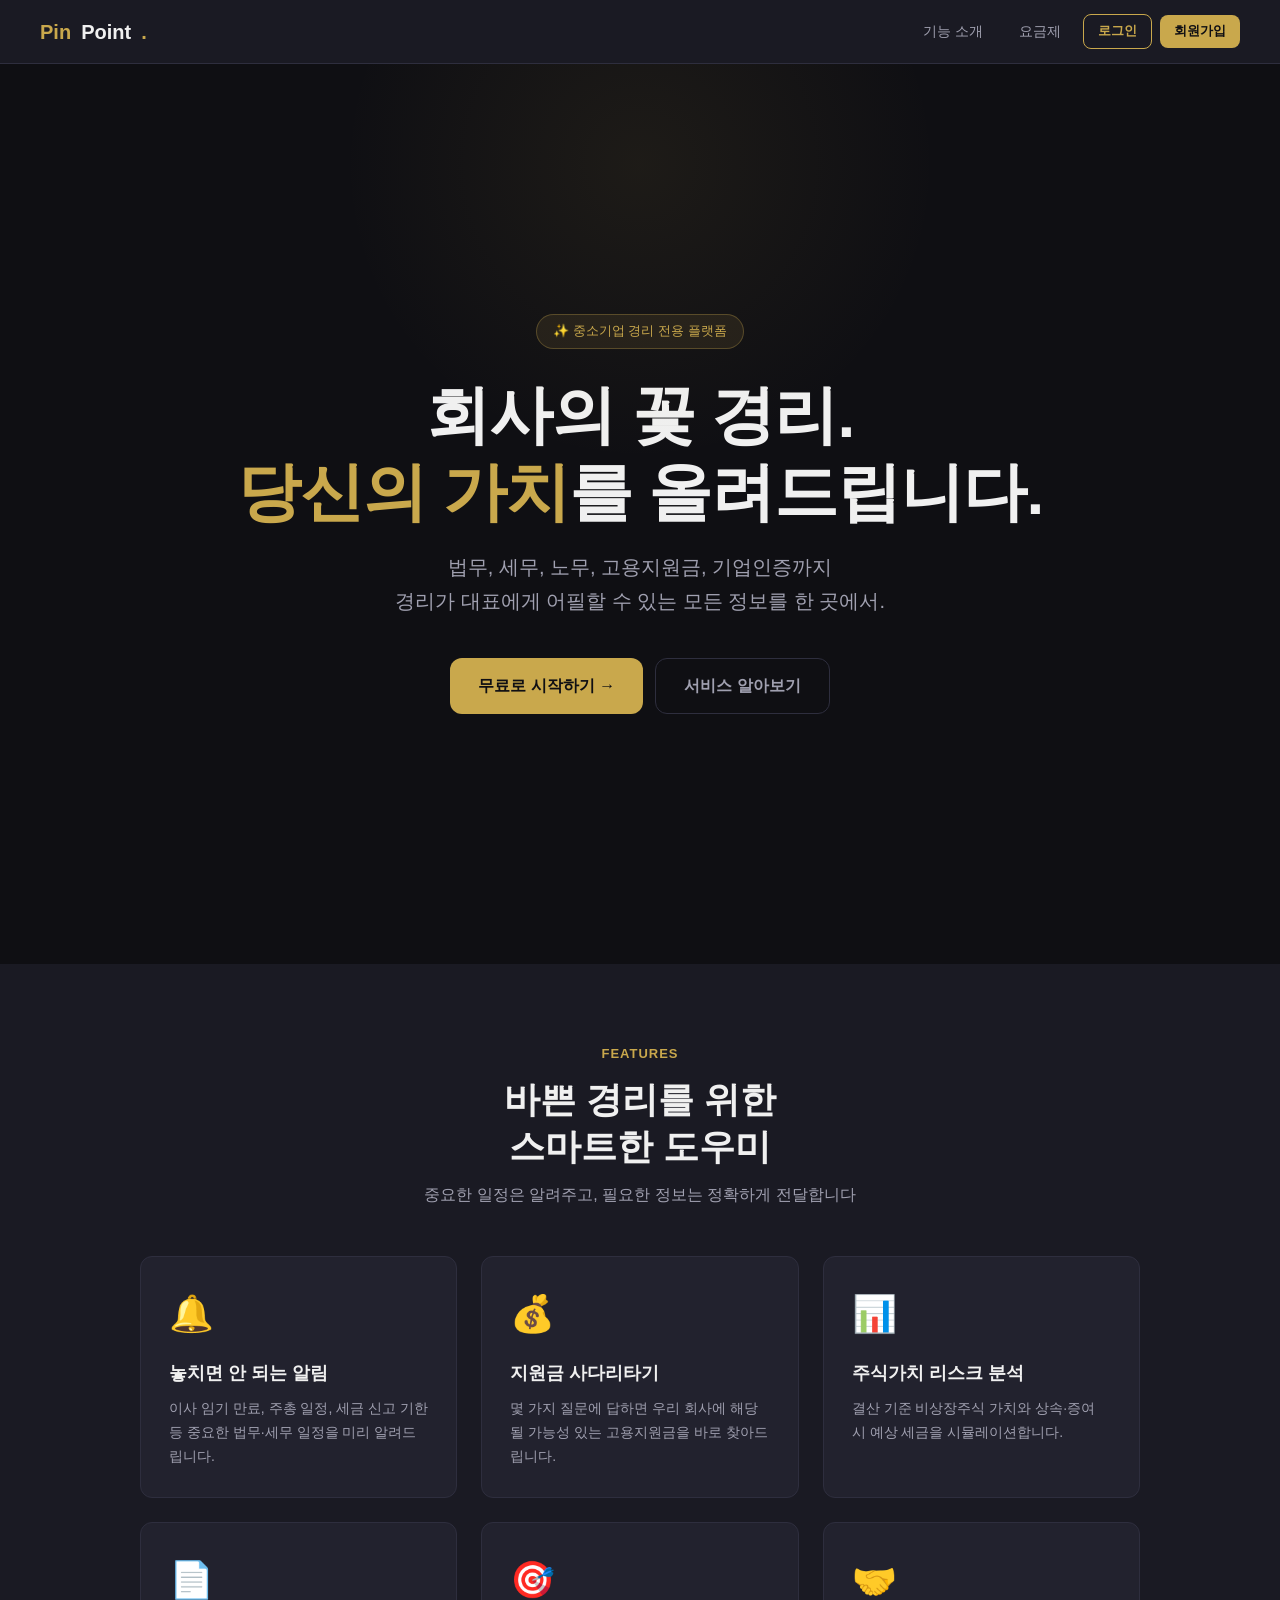
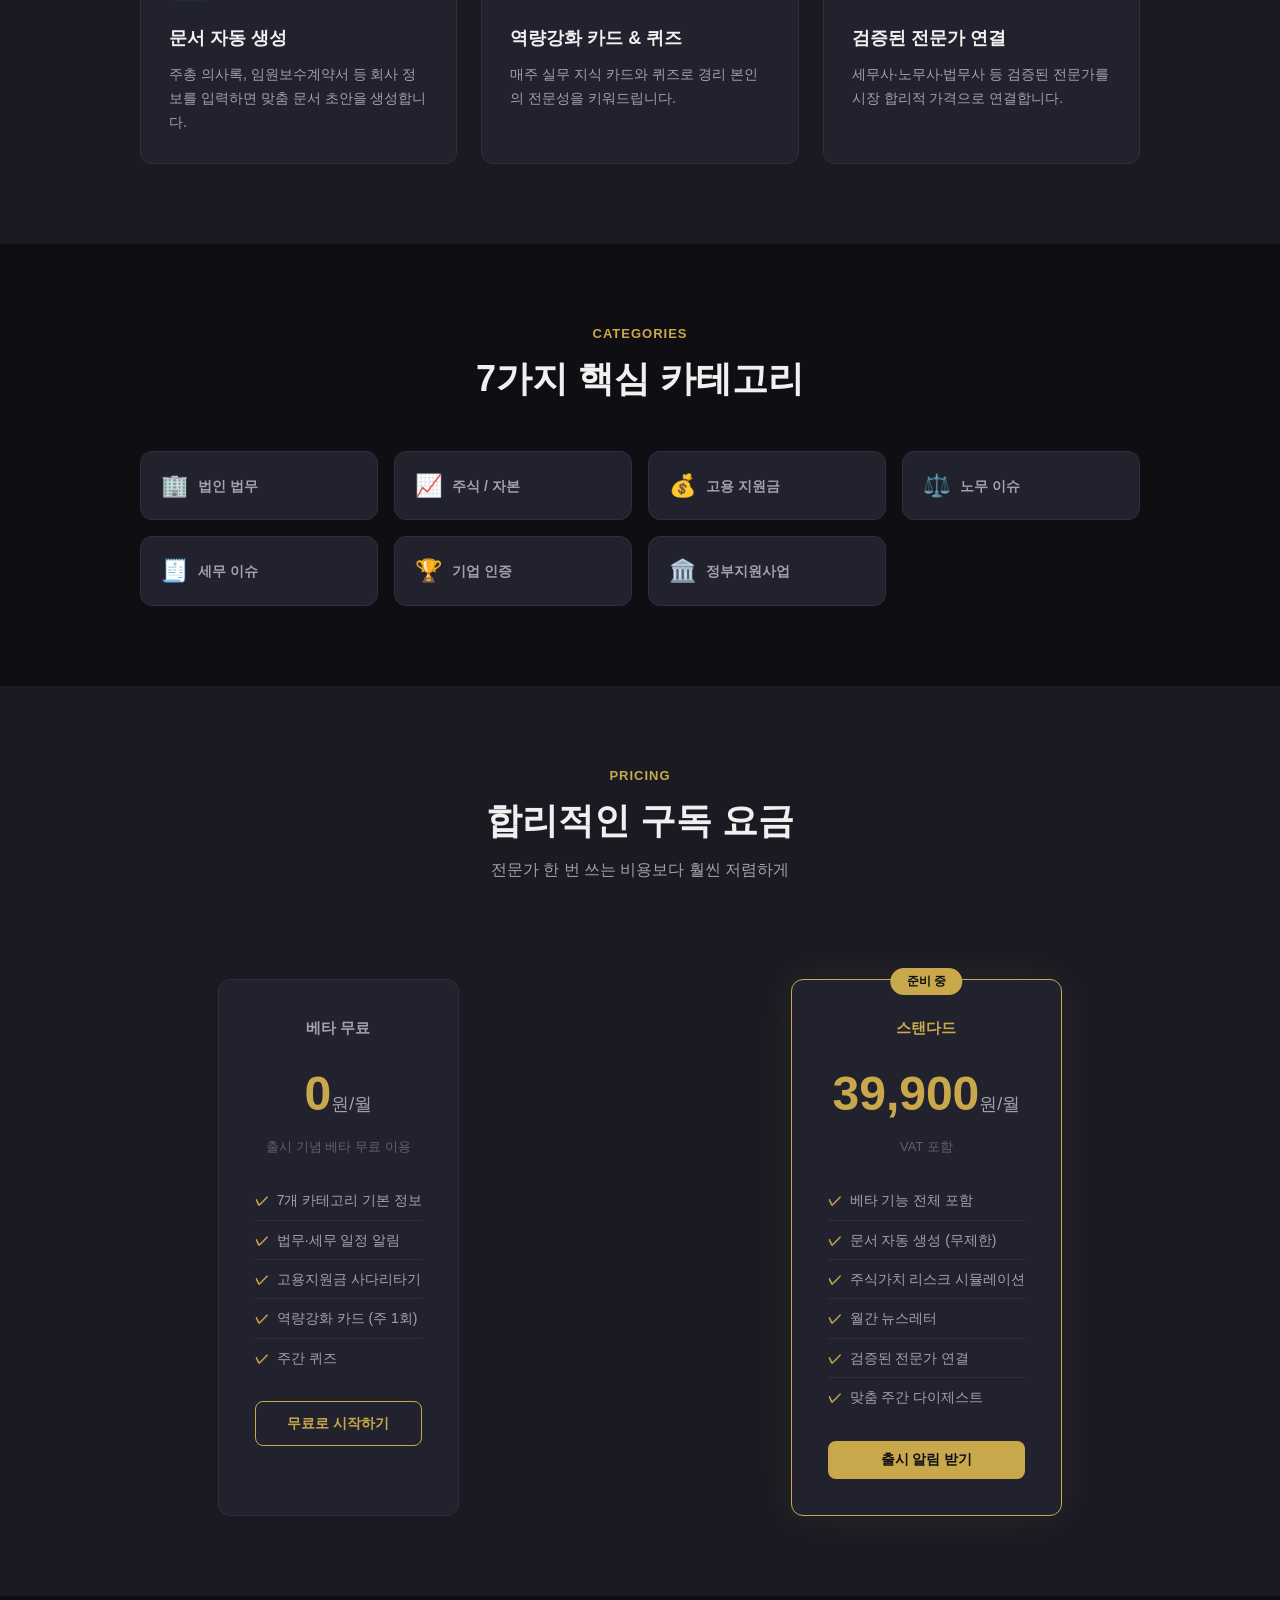
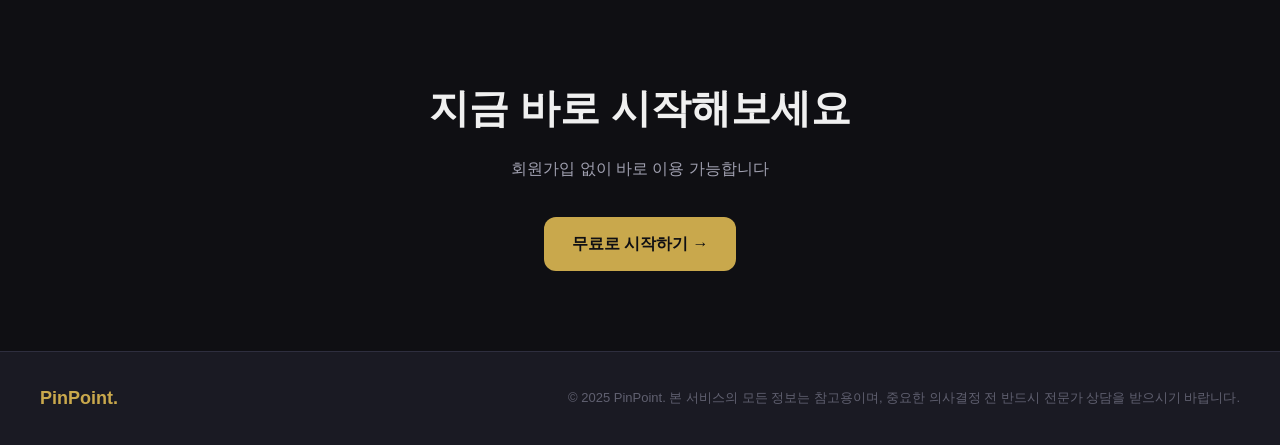
==== index.html @ d2d07e93 "Add files via upload" ====
<!DOCTYPE html>
<html lang="ko">
<head>
  <meta charset="UTF-8">
  <meta name="viewport" content="width=device-width, initial-scale=1.0">
  <title>PinPoint - 경리의 가치를 높여드립니다</title>
  <link rel="stylesheet" href="style.css">
  <style>
    /* 랜딩 전용 스타일 */
    .hero {
      min-height: 100vh;
      display: flex;
      flex-direction: column;
      align-items: center;
      justify-content: center;
      text-align: center;
      padding: 40px 24px;
      position: relative;
      overflow: hidden;
    }
    .hero::before {
      content: '';
      position: absolute;
      top: -200px; left: 50%;
      transform: translateX(-50%);
      width: 600px; height: 600px;
      background: radial-gradient(circle, rgba(201,168,76,0.08) 0%, transparent 70%);
      pointer-events: none;
    }
    .hero-badge {
      display: inline-flex;
      align-items: center;
      gap: 6px;
      padding: 6px 16px;
      background: rgba(201,168,76,0.1);
      border: 1px solid rgba(201,168,76,0.3);
      border-radius: 20px;
      font-size: 13px;
      color: var(--accent-gold);
      margin-bottom: 28px;
    }
    .hero-title {
      font-size: clamp(36px, 6vw, 64px);
      font-weight: 800;
      line-height: 1.2;
      margin-bottom: 20px;
      letter-spacing: -1px;
    }
    .hero-title .highlight {
      color: var(--accent-gold);
      position: relative;
    }
    .hero-subtitle {
      font-size: clamp(16px, 2vw, 20px);
      color: var(--text-secondary);
      max-width: 560px;
      margin: 0 auto 40px;
      line-height: 1.7;
    }
    .hero-actions {
      display: flex;
      gap: 12px;
      justify-content: center;
      flex-wrap: wrap;
    }
    .features {
      padding: 80px 24px;
      background: var(--bg-secondary);
    }
    .features-grid {
      display: grid;
      grid-template-columns: repeat(auto-fit, minmax(280px, 1fr));
      gap: 24px;
      max-width: 1000px;
      margin: 48px auto 0;
    }
    .feature-card {
      background: var(--bg-card);
      border: 1px solid var(--border);
      border-radius: var(--radius);
      padding: 28px;
      transition: all 0.2s;
    }
    .feature-card:hover {
      border-color: rgba(201,168,76,0.3);
      transform: translateY(-4px);
    }
    .feature-icon {
      font-size: 36px;
      margin-bottom: 16px;
    }
    .feature-title {
      font-size: 18px;
      font-weight: 700;
      margin-bottom: 10px;
    }
    .feature-desc {
      font-size: 14px;
      color: var(--text-secondary);
      line-height: 1.7;
    }
    .categories-preview {
      padding: 80px 24px;
    }
    .categories-grid {
      display: grid;
      grid-template-columns: repeat(auto-fit, minmax(200px, 1fr));
      gap: 16px;
      max-width: 1000px;
      margin: 48px auto 0;
    }
    .category-chip {
      display: flex;
      align-items: center;
      gap: 10px;
      padding: 16px 20px;
      background: var(--bg-card);
      border: 1px solid var(--border);
      border-radius: var(--radius);
      font-size: 14px;
      font-weight: 600;
      color: var(--text-secondary);
      transition: all 0.2s;
    }
    .category-chip:hover {
      border-color: rgba(201,168,76,0.4);
      color: var(--text-primary);
      background: var(--bg-card-hover);
    }
    .category-chip .cat-icon { font-size: 22px; }
    .pricing {
      padding: 80px 24px;
      background: var(--bg-secondary);
      text-align: center;
    }
    .pricing-card {
      background: var(--bg-card);
      border: 1px solid var(--border);
      border-radius: var(--radius);
      padding: 36px;
      max-width: 380px;
      margin: 48px auto 0;
      position: relative;
    }
    .pricing-card.featured {
      border-color: var(--accent-gold);
      box-shadow: 0 0 40px rgba(201,168,76,0.1);
    }
    .pricing-badge {
      position: absolute;
      top: -12px; left: 50%;
      transform: translateX(-50%);
      background: var(--accent-gold);
      color: #0f0f13;
      padding: 4px 16px;
      border-radius: 20px;
      font-size: 12px;
      font-weight: 700;
    }
    .pricing-price {
      font-size: 48px;
      font-weight: 800;
      color: var(--accent-gold);
      margin: 16px 0 4px;
    }
    .pricing-price span {
      font-size: 18px;
      color: var(--text-secondary);
      font-weight: 400;
    }
    .pricing-features {
      list-style: none;
      margin: 24px 0;
      text-align: left;
    }
    .pricing-features li {
      padding: 8px 0;
      font-size: 14px;
      color: var(--text-secondary);
      border-bottom: 1px solid var(--border);
      display: flex;
      align-items: center;
      gap: 8px;
    }
    .pricing-features li:last-child { border-bottom: none; }
    .pricing-features li::before { content: '✓'; color: var(--accent-gold); font-weight: 700; }
    .cta {
      padding: 80px 24px;
      text-align: center;
    }
    .footer {
      padding: 32px 40px;
      background: var(--bg-secondary);
      border-top: 1px solid var(--border);
      display: flex;
      align-items: center;
      justify-content: space-between;
    }
    .footer-logo {
      font-size: 18px;
      font-weight: 800;
      color: var(--accent-gold);
    }
    .footer-copy {
      font-size: 13px;
      color: var(--text-muted);
    }
    .section-label {
      text-align: center;
      font-size: 13px;
      color: var(--accent-gold);
      font-weight: 600;
      letter-spacing: 1px;
      text-transform: uppercase;
      margin-bottom: 12px;
    }
    .section-title-lg {
      text-align: center;
      font-size: clamp(24px, 4vw, 36px);
      font-weight: 800;
      line-height: 1.3;
    }
    .section-desc {
      text-align: center;
      font-size: 16px;
      color: var(--text-secondary);
      margin-top: 12px;
    }
  </style>
</head>
<body>

<!-- 네비게이션 -->
<nav class="navbar">
  <a href="index.html" class="navbar-logo">Pin<span>Point</span><span class="dot">.</span></a>
  <div class="navbar-nav">
    <a href="#features" class="nav-link">기능 소개</a>
    <a href="#pricing" class="nav-link">요금제</a>
    <a href="login.html" class="btn btn-outline btn-sm">로그인</a>
    <a href="login.html" class="btn btn-primary btn-sm">회원가입</a>
  </div>
</nav>

<!-- 히어로 -->
<section class="hero">
  <div class="hero-badge">✨ 중소기업 경리 전용 플랫폼</div>
  <h1 class="hero-title">
    회사의 꽃 경리.<br>
    <span class="highlight">당신의 가치</span>를 올려드립니다.
  </h1>
  <p class="hero-subtitle">
    법무, 세무, 노무, 고용지원금, 기업인증까지<br>
    경리가 대표에게 어필할 수 있는 모든 정보를 한 곳에서.
  </p>
  <div class="hero-actions">
    <a href="login.html" class="btn btn-primary btn-lg">무료로 시작하기 →</a>
    <a href="#features" class="btn btn-ghost btn-lg">서비스 알아보기</a>
  </div>
</section>

<!-- 핵심 기능 -->
<section class="features" id="features">
  <div class="container">
    <div class="section-label">FEATURES</div>
    <h2 class="section-title-lg">바쁜 경리를 위한<br>스마트한 도우미</h2>
    <p class="section-desc">중요한 일정은 알려주고, 필요한 정보는 정확하게 전달합니다</p>
    <div class="features-grid">
      <div class="feature-card">
        <div class="feature-icon">🔔</div>
        <div class="feature-title">놓치면 안 되는 알림</div>
        <div class="feature-desc">이사 임기 만료, 주총 일정, 세금 신고 기한 등 중요한 법무·세무 일정을 미리 알려드립니다.</div>
      </div>
      <div class="feature-card">
        <div class="feature-icon">💰</div>
        <div class="feature-title">지원금 사다리타기</div>
        <div class="feature-desc">몇 가지 질문에 답하면 우리 회사에 해당될 가능성 있는 고용지원금을 바로 찾아드립니다.</div>
      </div>
      <div class="feature-card">
        <div class="feature-icon">📊</div>
        <div class="feature-title">주식가치 리스크 분석</div>
        <div class="feature-desc">결산 기준 비상장주식 가치와 상속·증여 시 예상 세금을 시뮬레이션합니다.</div>
      </div>
      <div class="feature-card">
        <div class="feature-icon">📄</div>
        <div class="feature-title">문서 자동 생성</div>
        <div class="feature-desc">주총 의사록, 임원보수계약서 등 회사 정보를 입력하면 맞춤 문서 초안을 생성합니다.</div>
      </div>
      <div class="feature-card">
        <div class="feature-icon">🎯</div>
        <div class="feature-title">역량강화 카드 & 퀴즈</div>
        <div class="feature-desc">매주 실무 지식 카드와 퀴즈로 경리 본인의 전문성을 키워드립니다.</div>
      </div>
      <div class="feature-card">
        <div class="feature-icon">🤝</div>
        <div class="feature-title">검증된 전문가 연결</div>
        <div class="feature-desc">세무사·노무사·법무사 등 검증된 전문가를 시장 합리적 가격으로 연결합니다.</div>
      </div>
    </div>
  </div>
</section>

<!-- 카테고리 미리보기 -->
<section class="categories-preview">
  <div class="container">
    <div class="section-label">CATEGORIES</div>
    <h2 class="section-title-lg">7가지 핵심 카테고리</h2>
    <div class="categories-grid">
      <div class="category-chip"><span class="cat-icon">🏢</span> 법인 법무</div>
      <div class="category-chip"><span class="cat-icon">📈</span> 주식 / 자본</div>
      <div class="category-chip"><span class="cat-icon">💰</span> 고용 지원금</div>
      <div class="category-chip"><span class="cat-icon">⚖️</span> 노무 이슈</div>
      <div class="category-chip"><span class="cat-icon">🧾</span> 세무 이슈</div>
      <div class="category-chip"><span class="cat-icon">🏆</span> 기업 인증</div>
      <div class="category-chip"><span class="cat-icon">🏛️</span> 정부지원사업</div>
    </div>
  </div>
</section>

<!-- 요금제 -->
<section class="pricing" id="pricing">
  <div class="container">
    <div class="section-label">PRICING</div>
    <h2 class="section-title-lg">합리적인 구독 요금</h2>
    <p class="section-desc">전문가 한 번 쓰는 비용보다 훨씬 저렴하게</p>
    <div style="display:flex; gap:24px; justify-content:center; flex-wrap:wrap; margin-top:48px;">
      <div class="pricing-card">
        <div style="font-size:15px; font-weight:700; color:var(--text-secondary); margin-bottom:8px;">베타 무료</div>
        <div class="pricing-price">0<span>원/월</span></div>
        <div style="font-size:13px; color:var(--text-muted); margin-bottom:24px;">출시 기념 베타 무료 이용</div>
        <ul class="pricing-features">
          <li>7개 카테고리 기본 정보</li>
          <li>법무·세무 일정 알림</li>
          <li>고용지원금 사다리타기</li>
          <li>역량강화 카드 (주 1회)</li>
          <li>주간 퀴즈</li>
        </ul>
        <a href="dashboard.html" class="btn btn-outline" style="width:100%; justify-content:center;">무료로 시작하기</a>
      </div>
      <div class="pricing-card featured">
        <div class="pricing-badge">준비 중</div>
        <div style="font-size:15px; font-weight:700; color:var(--accent-gold); margin-bottom:8px;">스탠다드</div>
        <div class="pricing-price">39,900<span>원/월</span></div>
        <div style="font-size:13px; color:var(--text-muted); margin-bottom:24px;">VAT 포함</div>
        <ul class="pricing-features">
          <li>베타 기능 전체 포함</li>
          <li>문서 자동 생성 (무제한)</li>
          <li>주식가치 리스크 시뮬레이션</li>
          <li>월간 뉴스레터</li>
          <li>검증된 전문가 연결</li>
          <li>맞춤 주간 다이제스트</li>
        </ul>
        <button class="btn btn-primary" style="width:100%; justify-content:center;" disabled>출시 알림 받기</button>
      </div>
    </div>
  </div>
</section>

<!-- CTA -->
<section class="cta">
  <div class="container">
    <h2 style="font-size:clamp(24px,4vw,40px); font-weight:800; margin-bottom:16px;">지금 바로 시작해보세요</h2>
    <p style="color:var(--text-secondary); font-size:16px; margin-bottom:36px;">회원가입 없이 바로 이용 가능합니다</p>
    <a href="dashboard.html" class="btn btn-primary btn-lg">무료로 시작하기 →</a>
  </div>
</section>

<!-- 푸터 -->
<footer class="footer">
  <div class="footer-logo">PinPoint.</div>
  <div class="footer-copy">© 2025 PinPoint. 본 서비스의 모든 정보는 참고용이며, 중요한 의사결정 전 반드시 전문가 상담을 받으시기 바랍니다.</div>
</footer>

<script src="app.js"></script>
</body>
</html>
---- style.css ----
/* PinPoint - 공통 스타일 */

:root {
  --bg-primary: #0f0f13;
  --bg-secondary: #1a1a23;
  --bg-card: #22222e;
  --bg-card-hover: #2a2a38;
  --accent-gold: #c9a84c;
  --accent-gold-light: #e8c97a;
  --accent-blue: #4a6fa5;
  --accent-blue-light: #6b8fc7;
  --text-primary: #f0f0f0;
  --text-secondary: #a0a0b0;
  --text-muted: #606070;
  --border: #2e2e3e;
  --border-accent: #3e3e50;
  --success: #4caf82;
  --warning: #e8a44a;
  --danger: #e85a4a;
  --radius: 12px;
  --radius-sm: 8px;
  --shadow: 0 4px 24px rgba(0,0,0,0.4);
  --shadow-card: 0 2px 12px rgba(0,0,0,0.3);
}

* {
  margin: 0;
  padding: 0;
  box-sizing: border-box;
}

body {
  font-family: 'Pretendard', 'Apple SD Gothic Neo', 'Noto Sans KR', sans-serif;
  background: var(--bg-primary);
  color: var(--text-primary);
  line-height: 1.6;
  min-height: 100vh;
}

a {
  color: var(--accent-gold);
  text-decoration: none;
}

a:hover {
  color: var(--accent-gold-light);
}

/* ===== 버튼 ===== */
.btn {
  display: inline-flex;
  align-items: center;
  gap: 8px;
  padding: 10px 20px;
  border-radius: var(--radius-sm);
  font-size: 14px;
  font-weight: 600;
  cursor: pointer;
  border: none;
  transition: all 0.2s;
  text-decoration: none;
}

.btn-primary {
  background: var(--accent-gold);
  color: #0f0f13;
}
.btn-primary:hover {
  background: var(--accent-gold-light);
  color: #0f0f13;
  transform: translateY(-1px);
}

.btn-outline {
  background: transparent;
  color: var(--accent-gold);
  border: 1px solid var(--accent-gold);
}
.btn-outline:hover {
  background: rgba(201,168,76,0.1);
}

.btn-ghost {
  background: transparent;
  color: var(--text-secondary);
  border: 1px solid var(--border);
}
.btn-ghost:hover {
  background: var(--bg-card-hover);
  color: var(--text-primary);
}

.btn-sm {
  padding: 6px 14px;
  font-size: 13px;
}

.btn-lg {
  padding: 14px 28px;
  font-size: 16px;
  border-radius: var(--radius);
}

/* ===== 네비게이션 ===== */
.navbar {
  display: flex;
  align-items: center;
  justify-content: space-between;
  padding: 0 40px;
  height: 64px;
  background: var(--bg-secondary);
  border-bottom: 1px solid var(--border);
  position: sticky;
  top: 0;
  z-index: 100;
}

.navbar-logo {
  display: flex;
  align-items: center;
  gap: 10px;
  font-size: 20px;
  font-weight: 800;
  color: var(--accent-gold);
  text-decoration: none;
}

.navbar-logo span {
  color: var(--text-primary);
}

.navbar-logo .dot {
  color: var(--accent-gold);
}

.navbar-nav {
  display: flex;
  align-items: center;
  gap: 8px;
}

.nav-link {
  color: var(--text-secondary);
  padding: 6px 14px;
  border-radius: var(--radius-sm);
  font-size: 14px;
  transition: all 0.2s;
}
.nav-link:hover, .nav-link.active {
  color: var(--text-primary);
  background: var(--bg-card);
}

/* ===== 카드 ===== */
.card {
  background: var(--bg-card);
  border: 1px solid var(--border);
  border-radius: var(--radius);
  padding: 24px;
  transition: all 0.2s;
}
.card:hover {
  border-color: var(--border-accent);
  box-shadow: var(--shadow-card);
}
.card-clickable {
  cursor: pointer;
}
.card-clickable:hover {
  background: var(--bg-card-hover);
  transform: translateY(-2px);
  box-shadow: var(--shadow);
}

/* ===== 배지 ===== */
.badge {
  display: inline-flex;
  align-items: center;
  padding: 3px 10px;
  border-radius: 20px;
  font-size: 11px;
  font-weight: 600;
  letter-spacing: 0.3px;
}
.badge-gold {
  background: rgba(201,168,76,0.15);
  color: var(--accent-gold);
  border: 1px solid rgba(201,168,76,0.3);
}
.badge-success {
  background: rgba(76,175,130,0.15);
  color: var(--success);
  border: 1px solid rgba(76,175,130,0.3);
}
.badge-warning {
  background: rgba(232,164,74,0.15);
  color: var(--warning);
  border: 1px solid rgba(232,164,74,0.3);
}
.badge-danger {
  background: rgba(232,90,74,0.15);
  color: var(--danger);
  border: 1px solid rgba(232,90,74,0.3);
}
.badge-muted {
  background: rgba(96,96,112,0.2);
  color: var(--text-muted);
  border: 1px solid var(--border);
}

/* ===== 알림 도트 ===== */
.alert-dot {
  width: 8px;
  height: 8px;
  border-radius: 50%;
  display: inline-block;
}
.alert-dot.red { background: var(--danger); }
.alert-dot.yellow { background: var(--warning); }
.alert-dot.green { background: var(--success); }
.alert-dot.blue { background: var(--accent-blue-light); }

/* ===== 레이아웃 ===== */
.container {
  max-width: 1200px;
  margin: 0 auto;
  padding: 0 24px;
}

.page-content {
  padding: 32px 40px;
  max-width: 1200px;
  margin: 0 auto;
}

/* ===== 섹션 헤더 ===== */
.section-header {
  display: flex;
  align-items: center;
  justify-content: space-between;
  margin-bottom: 20px;
}
.section-title {
  font-size: 18px;
  font-weight: 700;
  color: var(--text-primary);
}
.section-sub {
  font-size: 13px;
  color: var(--text-muted);
  margin-top: 4px;
}

/* ===== 구분선 ===== */
.divider {
  height: 1px;
  background: var(--border);
  margin: 24px 0;
}

/* ===== 태그 ===== */
.tag {
  display: inline-flex;
  align-items: center;
  gap: 4px;
  padding: 4px 10px;
  background: var(--bg-secondary);
  border: 1px solid var(--border);
  border-radius: 20px;
  font-size: 12px;
  color: var(--text-secondary);
}

/* ===== 면책 고지 ===== */
.disclaimer {
  font-size: 12px;
  color: var(--text-muted);
  background: rgba(96,96,112,0.1);
  border: 1px solid var(--border);
  border-radius: var(--radius-sm);
  padding: 10px 14px;
  margin-top: 16px;
}
.disclaimer::before {
  content: "⚠️ ";
}

/* ===== 빈 상태 ===== */
.empty-state {
  text-align: center;
  padding: 48px 24px;
  color: var(--text-muted);
}
.empty-state .icon {
  font-size: 40px;
  margin-bottom: 12px;
}
.empty-state p {
  font-size: 14px;
}

/* ===== 모달 ===== */
.modal-overlay {
  position: fixed;
  inset: 0;
  background: rgba(0,0,0,0.7);
  display: flex;
  align-items: center;
  justify-content: center;
  z-index: 1000;
  padding: 24px;
}
.modal {
  background: var(--bg-secondary);
  border: 1px solid var(--border-accent);
  border-radius: var(--radius);
  padding: 32px;
  width: 100%;
  max-width: 520px;
  max-height: 90vh;
  overflow-y: auto;
  box-shadow: var(--shadow);
}
.modal-header {
  display: flex;
  align-items: center;
  justify-content: space-between;
  margin-bottom: 24px;
}
.modal-title {
  font-size: 18px;
  font-weight: 700;
}
.modal-close {
  background: none;
  border: none;
  color: var(--text-muted);
  font-size: 20px;
  cursor: pointer;
  padding: 4px;
  line-height: 1;
}
.modal-close:hover { color: var(--text-primary); }

/* ===== 폼 ===== */
.form-group {
  margin-bottom: 18px;
}
.form-label {
  display: block;
  font-size: 13px;
  font-weight: 600;
  color: var(--text-secondary);
  margin-bottom: 6px;
}
.form-input, .form-select {
  width: 100%;
  padding: 10px 14px;
  background: var(--bg-card);
  border: 1px solid var(--border);
  border-radius: var(--radius-sm);
  color: var(--text-primary);
  font-size: 14px;
  transition: border-color 0.2s;
  outline: none;
}
.form-input:focus, .form-select:focus {
  border-color: var(--accent-gold);
}
.form-select option {
  background: var(--bg-card);
}

/* ===== 토스트 ===== */
#toast-container {
  position: fixed;
  bottom: 24px;
  right: 24px;
  z-index: 9999;
  display: flex;
  flex-direction: column;
  gap: 8px;
}
.toast {
  padding: 12px 18px;
  background: var(--bg-card);
  border: 1px solid var(--border-accent);
  border-radius: var(--radius-sm);
  font-size: 13px;
  color: var(--text-primary);
  box-shadow: var(--shadow);
  animation: slideIn 0.3s ease;
  display: flex;
  align-items: center;
  gap: 8px;
}
.toast.success { border-left: 3px solid var(--success); }
.toast.error { border-left: 3px solid var(--danger); }
.toast.info { border-left: 3px solid var(--accent-gold); }

@keyframes slideIn {
  from { transform: translateX(100%); opacity: 0; }
  to { transform: translateX(0); opacity: 1; }
}

/* ===== 반응형 ===== */
@media (max-width: 768px) {
  .navbar { padding: 0 16px; }
  .page-content { padding: 20px 16px; }
  .navbar-nav .nav-link span { display: none; }
}
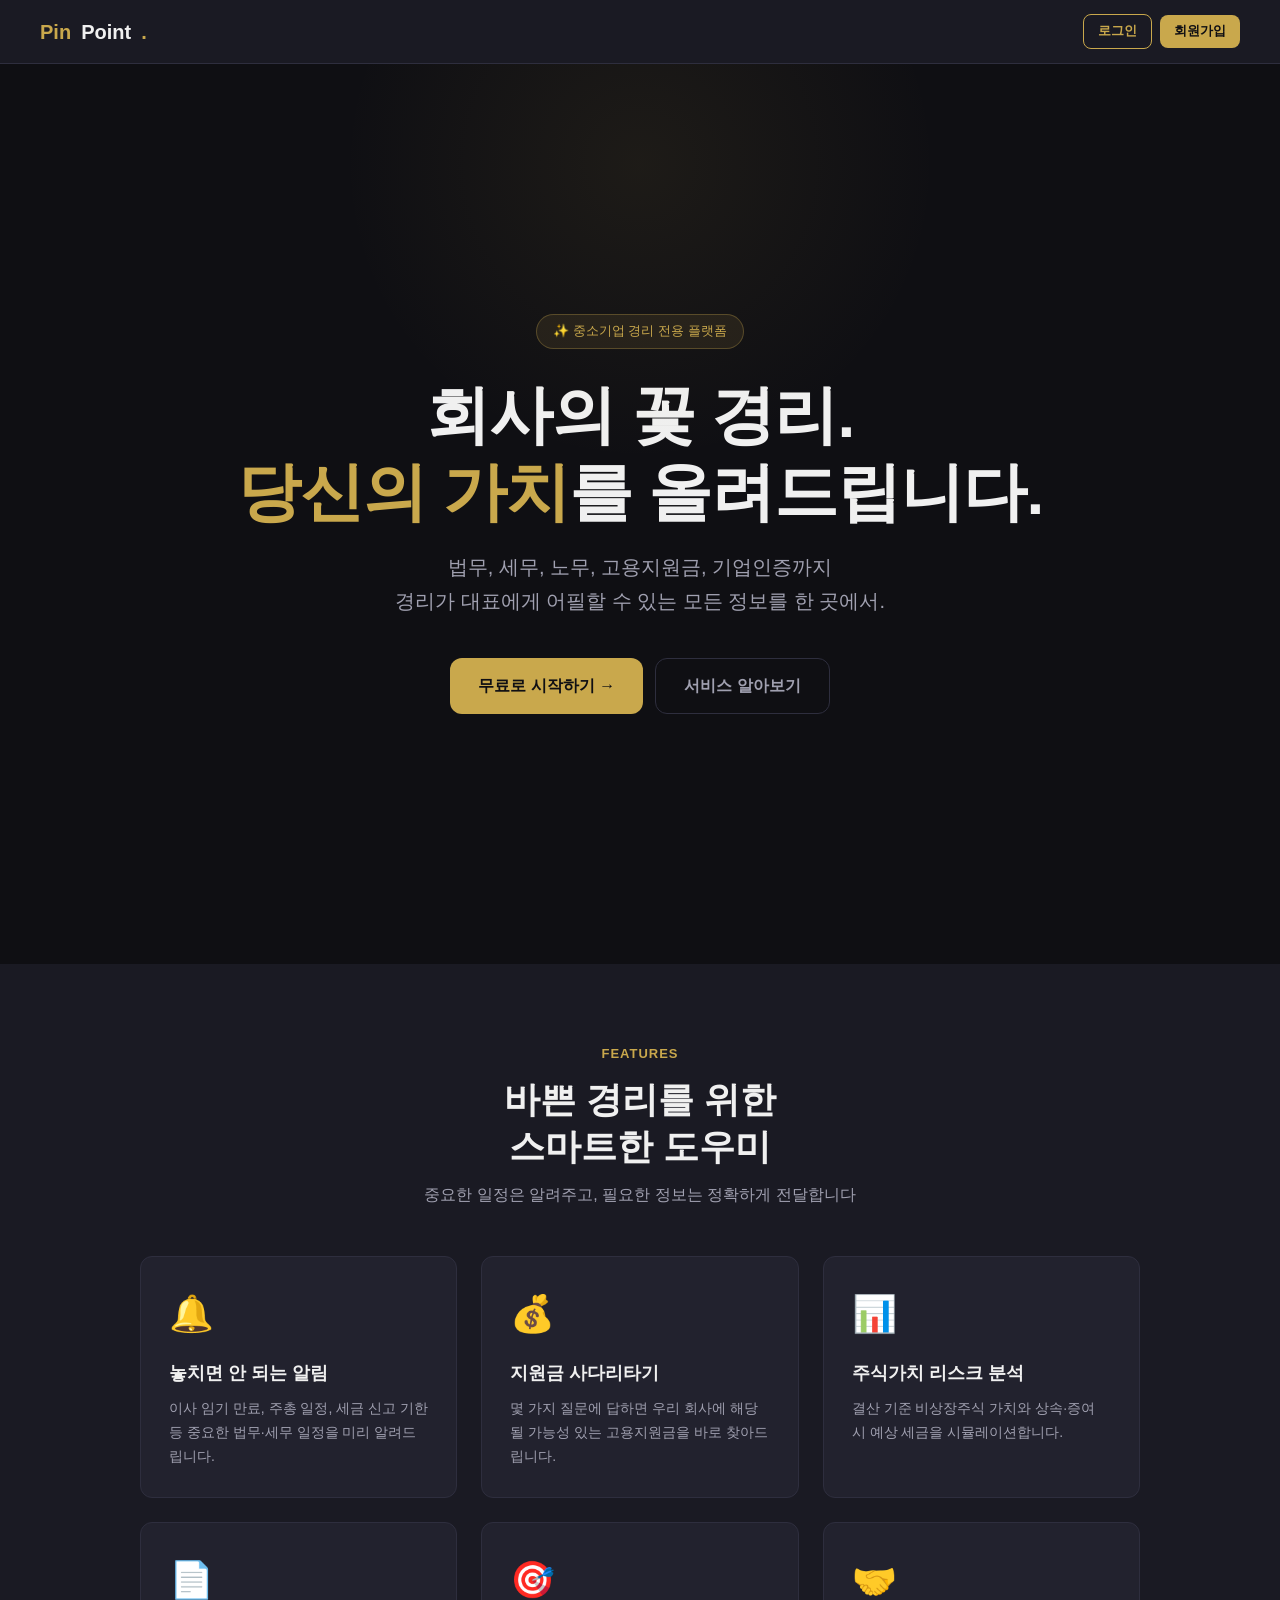
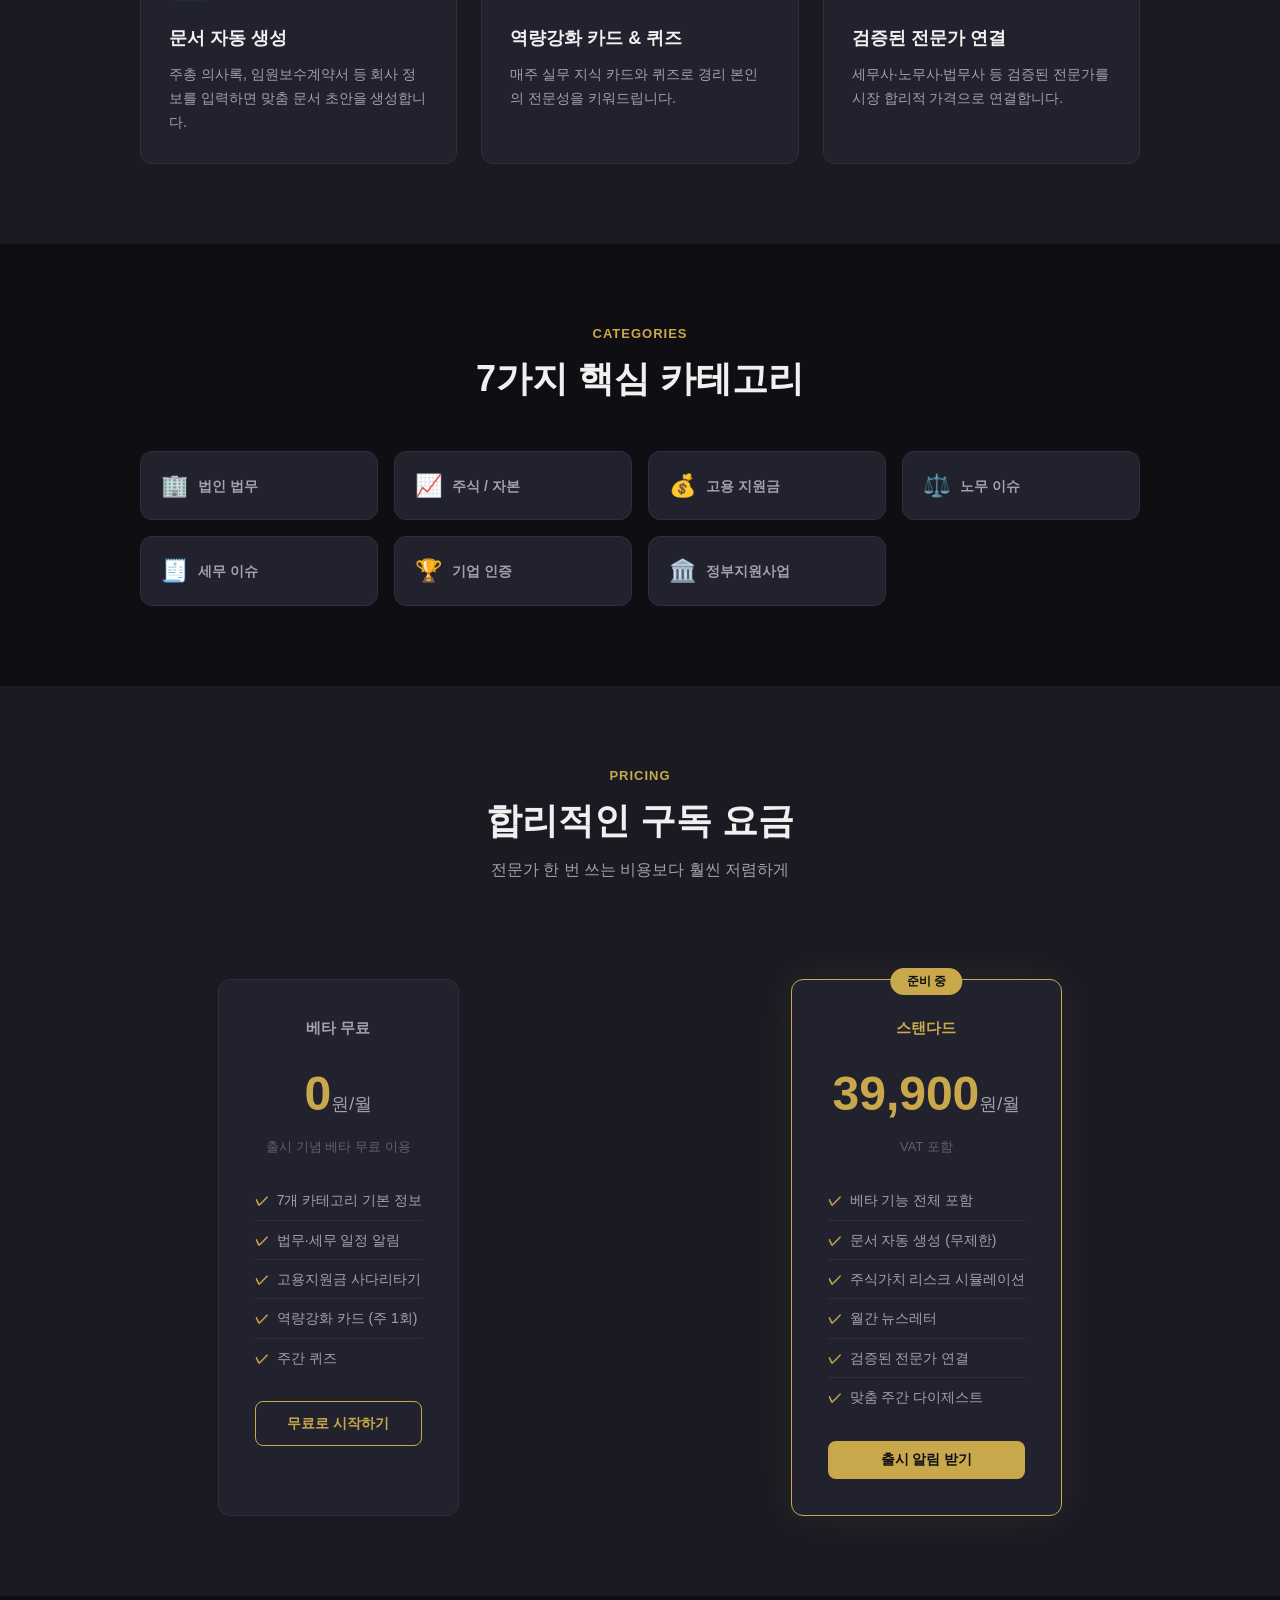
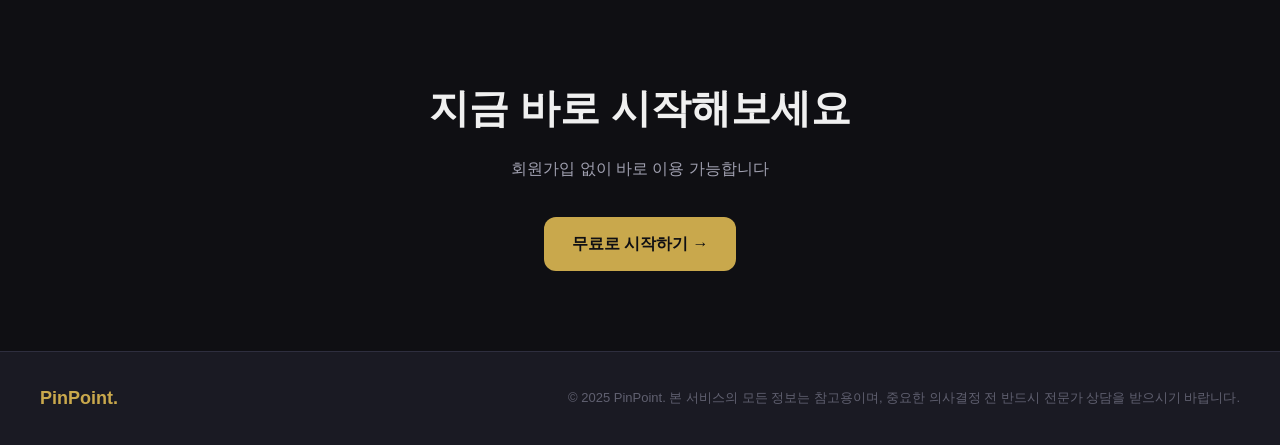
==== commit e44e9b99: "Add files via upload" ====
--- a/index.html
+++ b/index.html
@@ -234,8 +234,6 @@
 <nav class="navbar">
   <a href="index.html" class="navbar-logo">Pin<span>Point</span><span class="dot">.</span></a>
   <div class="navbar-nav">
-    <a href="#features" class="nav-link">기능 소개</a>
-    <a href="#pricing" class="nav-link">요금제</a>
     <a href="login.html" class="btn btn-outline btn-sm">로그인</a>
     <a href="login.html" class="btn btn-primary btn-sm">회원가입</a>
   </div>
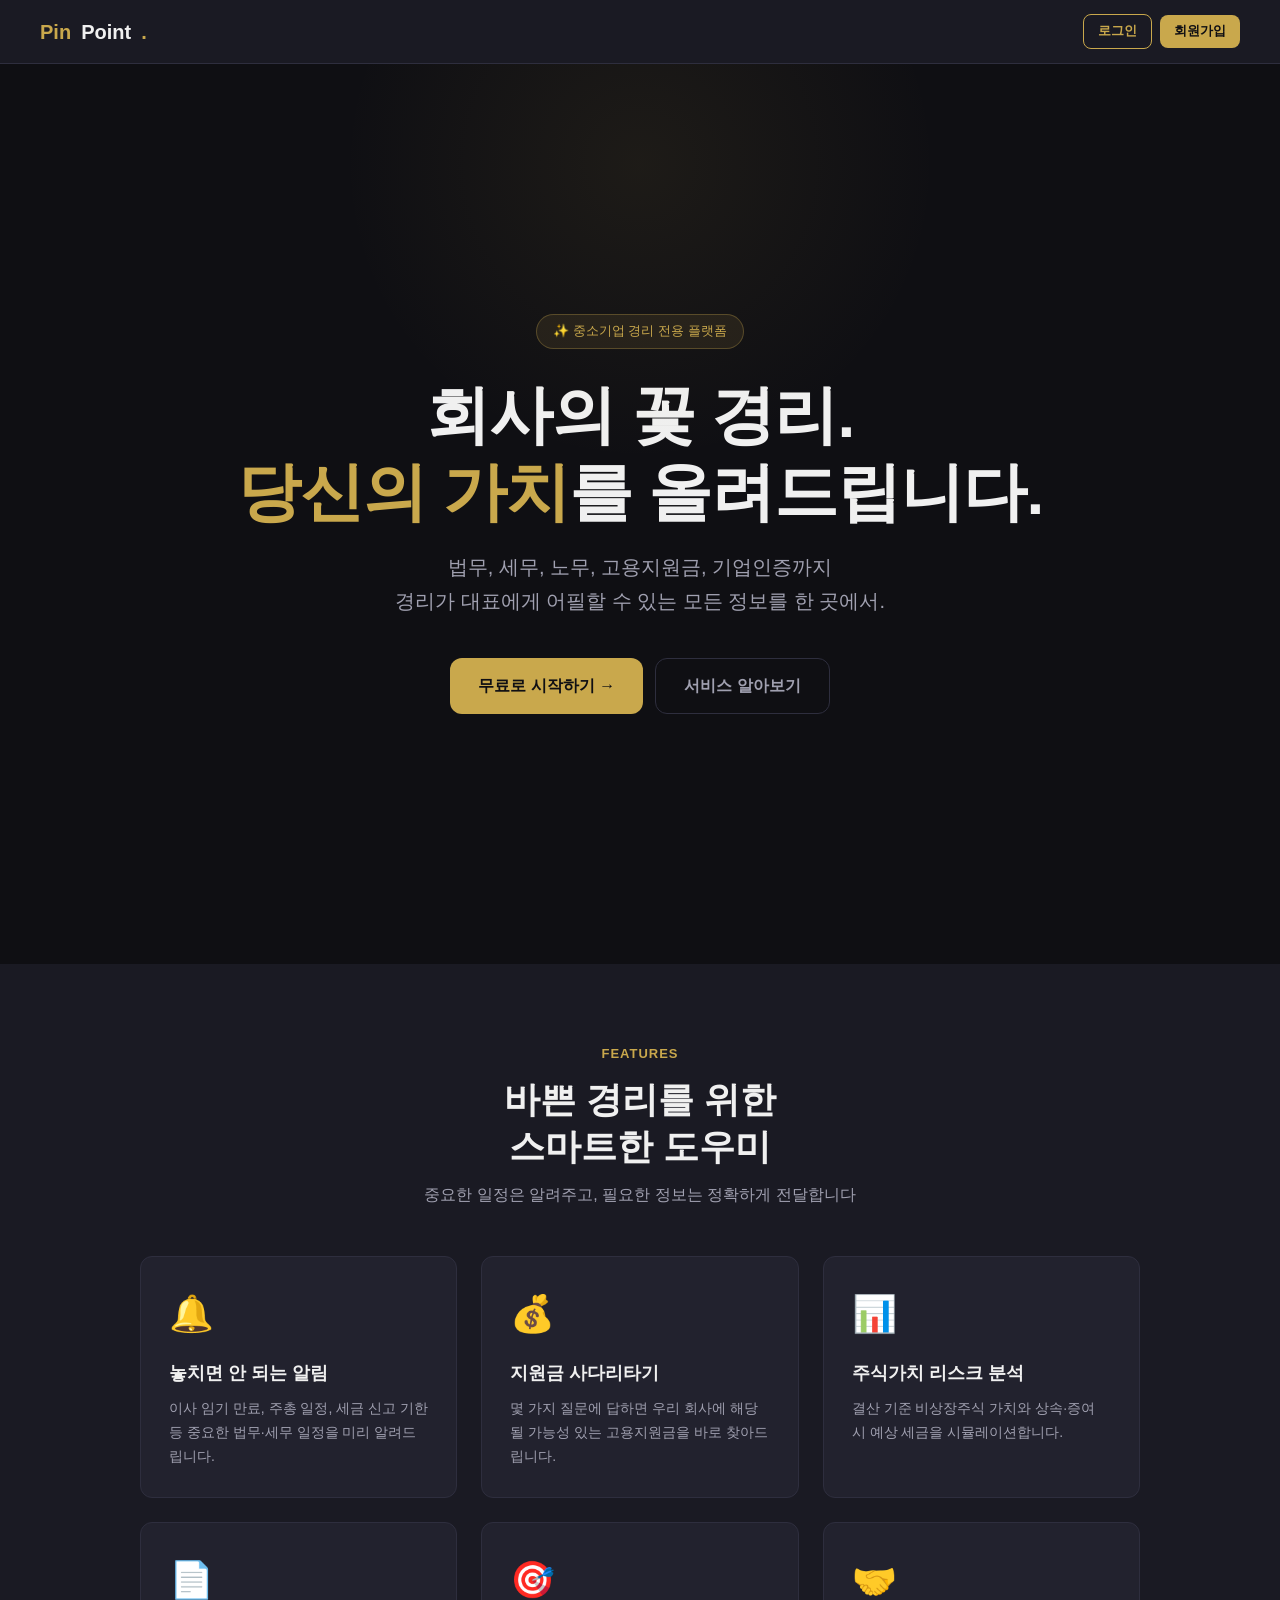
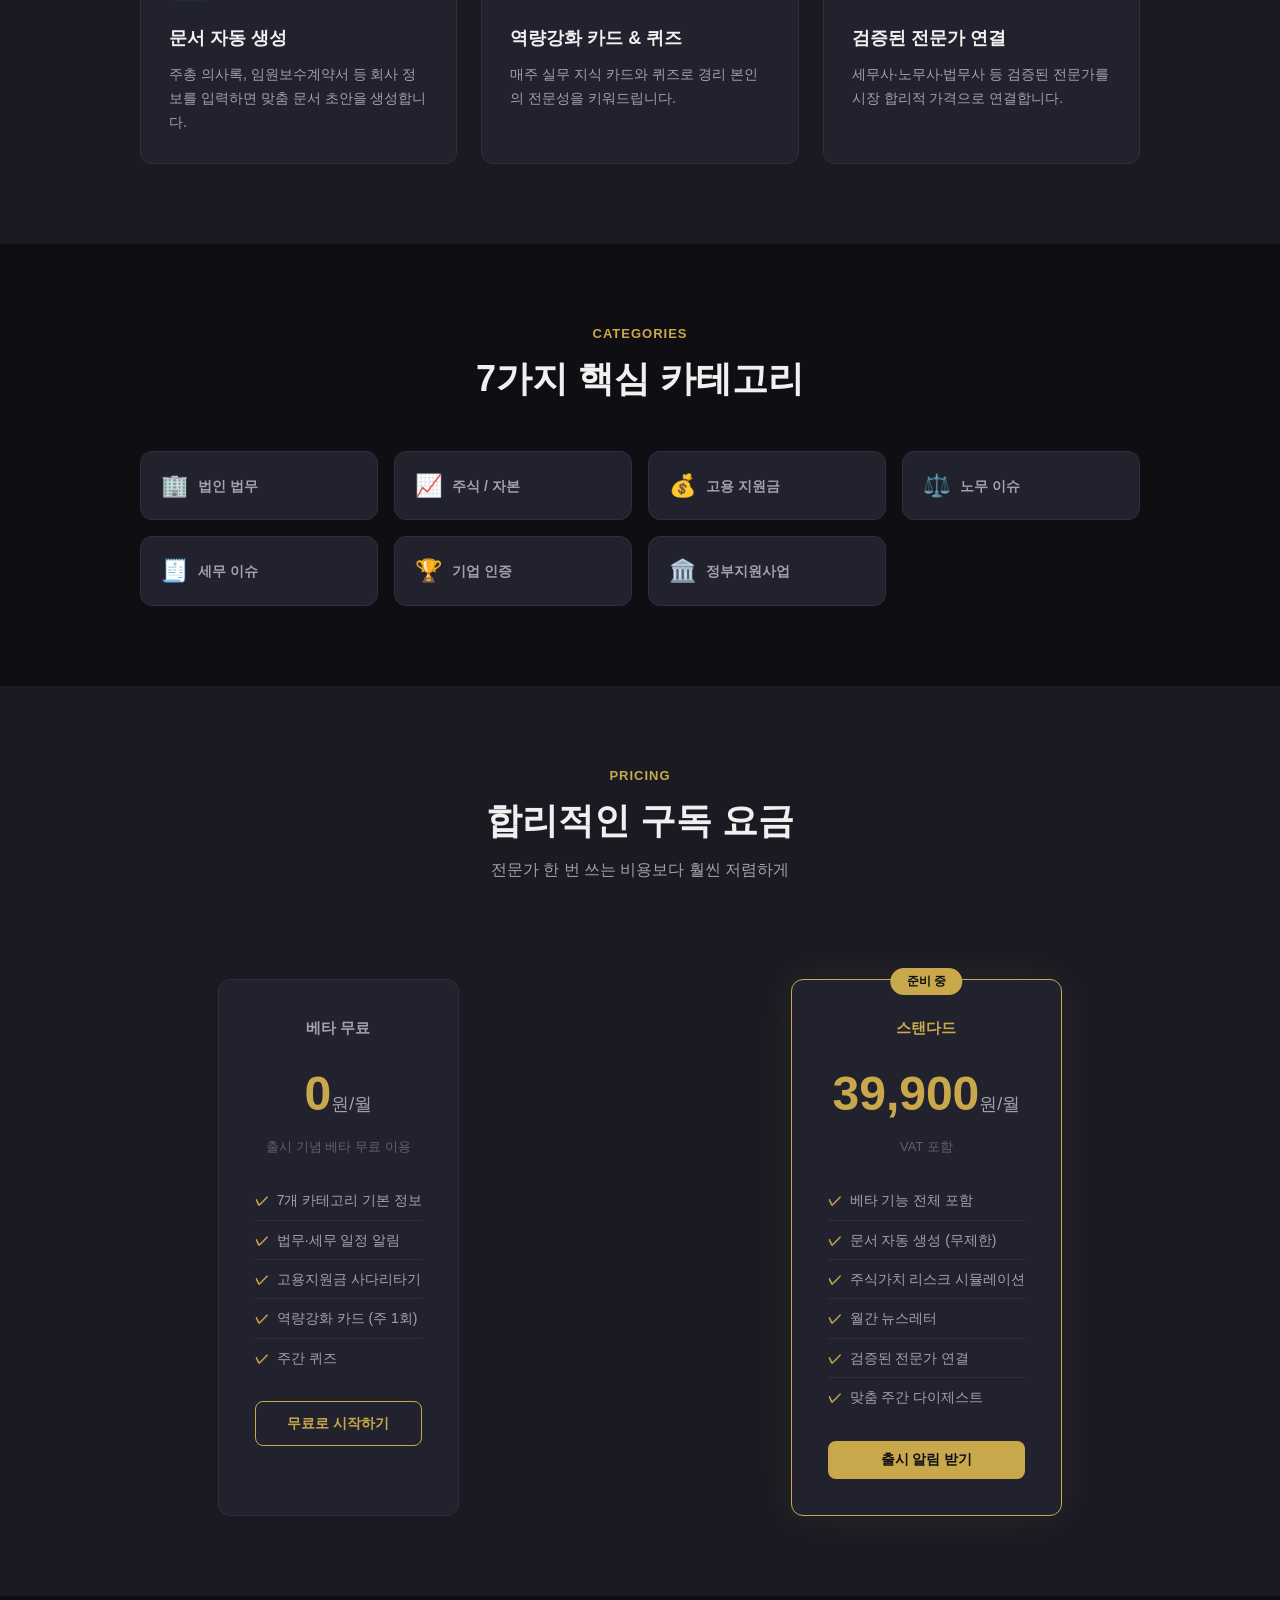
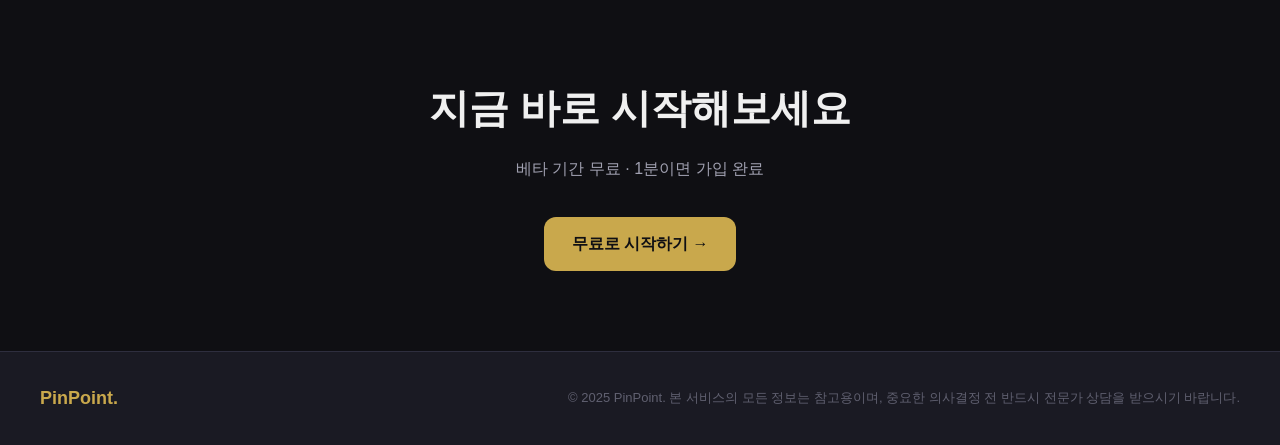
==== commit 6da4cf11: "Add files via upload" ====
--- a/index.html
+++ b/index.html
@@ -235,7 +235,7 @@
   <a href="index.html" class="navbar-logo">Pin<span>Point</span><span class="dot">.</span></a>
   <div class="navbar-nav">
     <a href="login.html" class="btn btn-outline btn-sm">로그인</a>
-    <a href="login.html" class="btn btn-primary btn-sm">회원가입</a>
+    <a href="login.html?tab=signup" class="btn btn-primary btn-sm">회원가입</a>
   </div>
 </nav>
 
@@ -251,7 +251,7 @@
     경리가 대표에게 어필할 수 있는 모든 정보를 한 곳에서.
   </p>
   <div class="hero-actions">
-    <a href="login.html" class="btn btn-primary btn-lg">무료로 시작하기 →</a>
+    <a href="login.html?tab=signup" class="btn btn-primary btn-lg">무료로 시작하기 →</a>
     <a href="#features" class="btn btn-ghost btn-lg">서비스 알아보기</a>
   </div>
 </section>
@@ -332,7 +332,7 @@
           <li>역량강화 카드 (주 1회)</li>
           <li>주간 퀴즈</li>
         </ul>
-        <a href="dashboard.html" class="btn btn-outline" style="width:100%; justify-content:center;">무료로 시작하기</a>
+        <a href="login.html?tab=signup" class="btn btn-outline" style="width:100%; justify-content:center;">무료로 시작하기</a>
       </div>
       <div class="pricing-card featured">
         <div class="pricing-badge">준비 중</div>
@@ -357,8 +357,8 @@
 <section class="cta">
   <div class="container">
     <h2 style="font-size:clamp(24px,4vw,40px); font-weight:800; margin-bottom:16px;">지금 바로 시작해보세요</h2>
-    <p style="color:var(--text-secondary); font-size:16px; margin-bottom:36px;">회원가입 없이 바로 이용 가능합니다</p>
-    <a href="dashboard.html" class="btn btn-primary btn-lg">무료로 시작하기 →</a>
+    <p style="color:var(--text-secondary); font-size:16px; margin-bottom:36px;">베타 기간 무료 · 1분이면 가입 완료</p>
+    <a href="login.html?tab=signup" class="btn btn-primary btn-lg">무료로 시작하기 →</a>
   </div>
 </section>
 
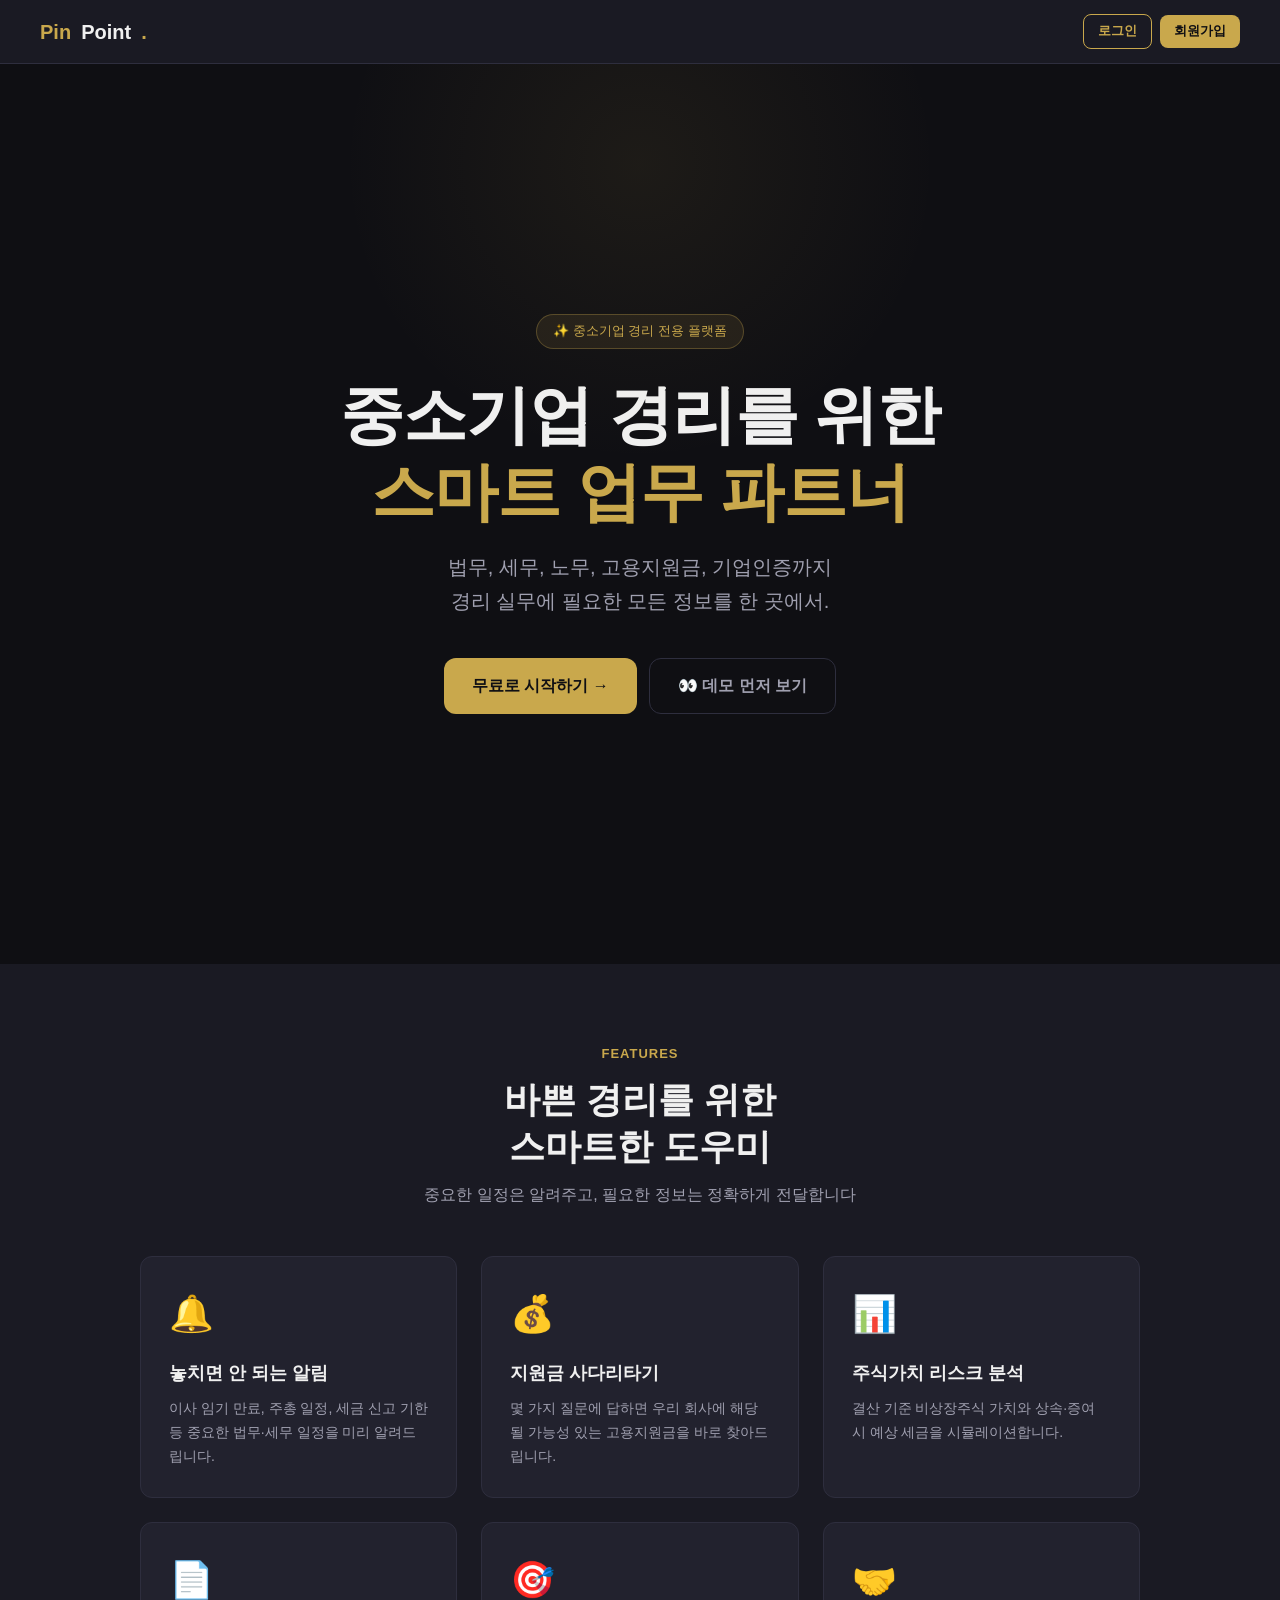
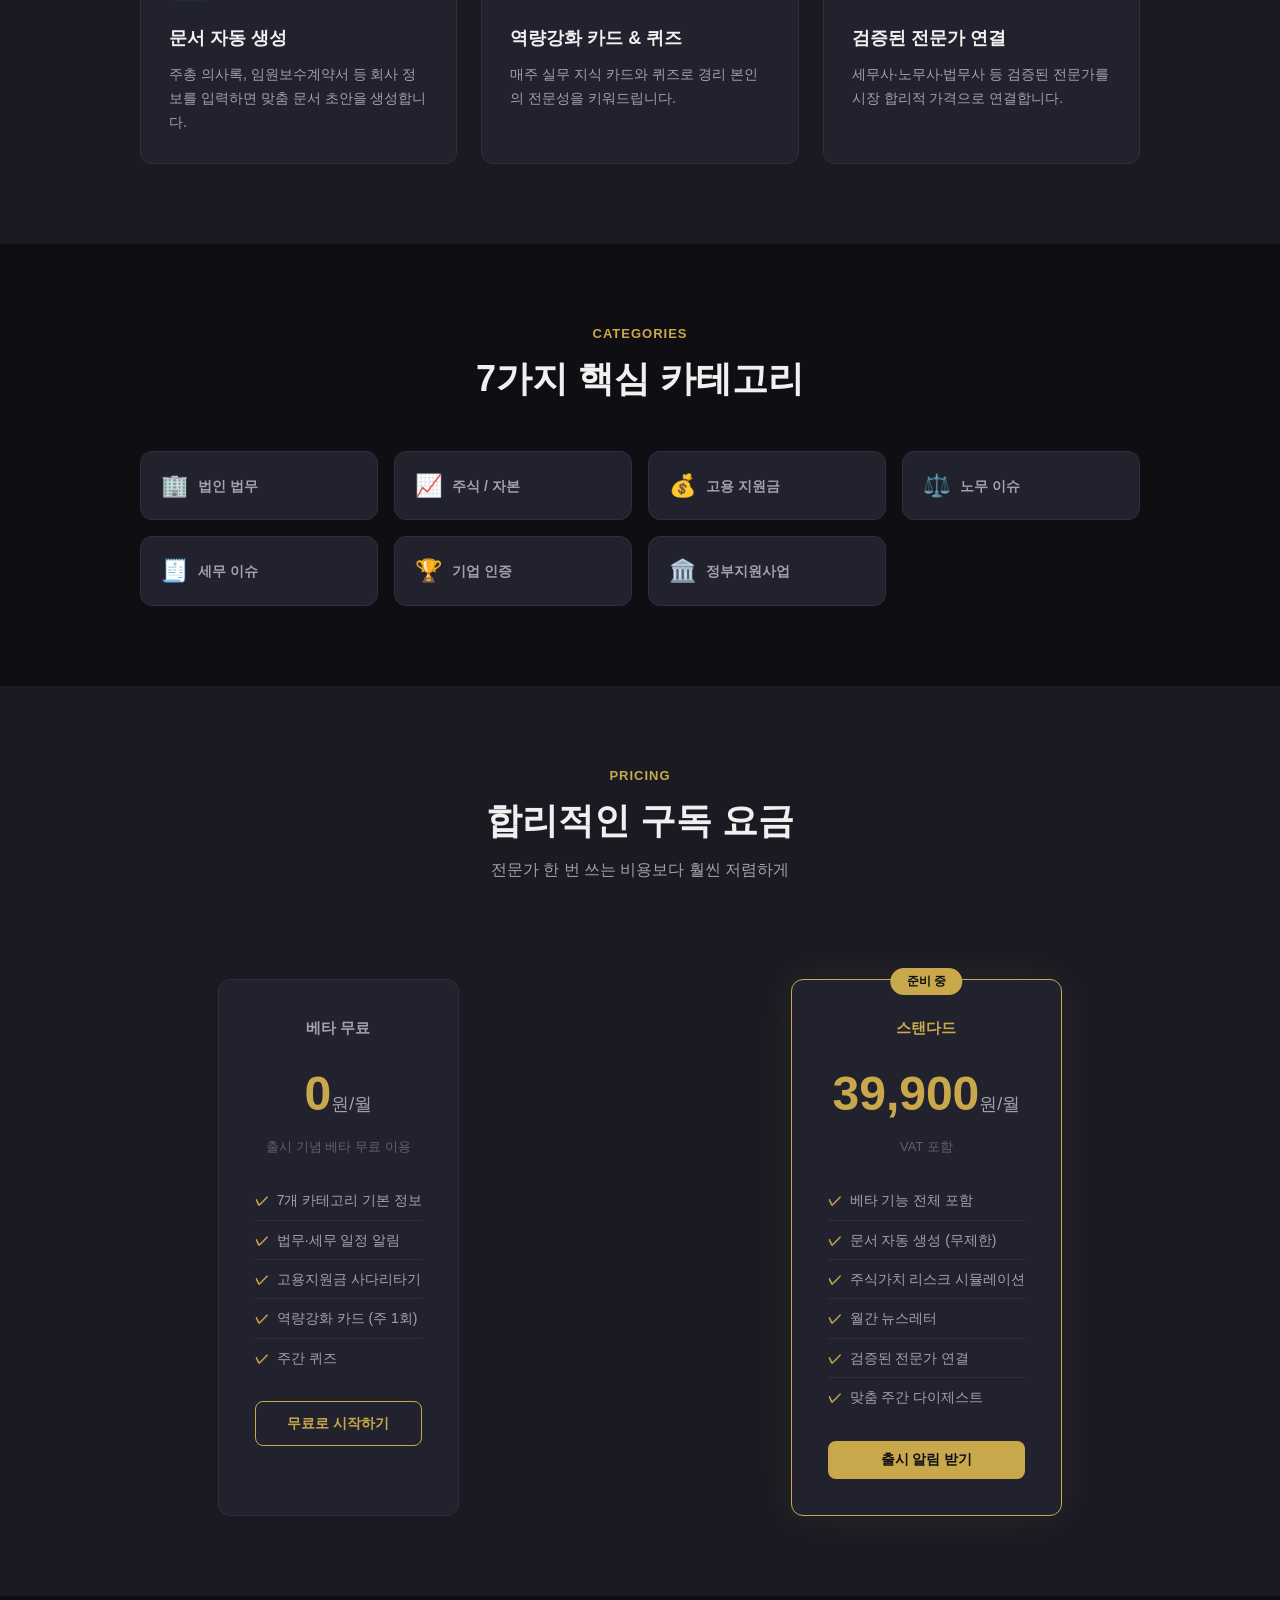
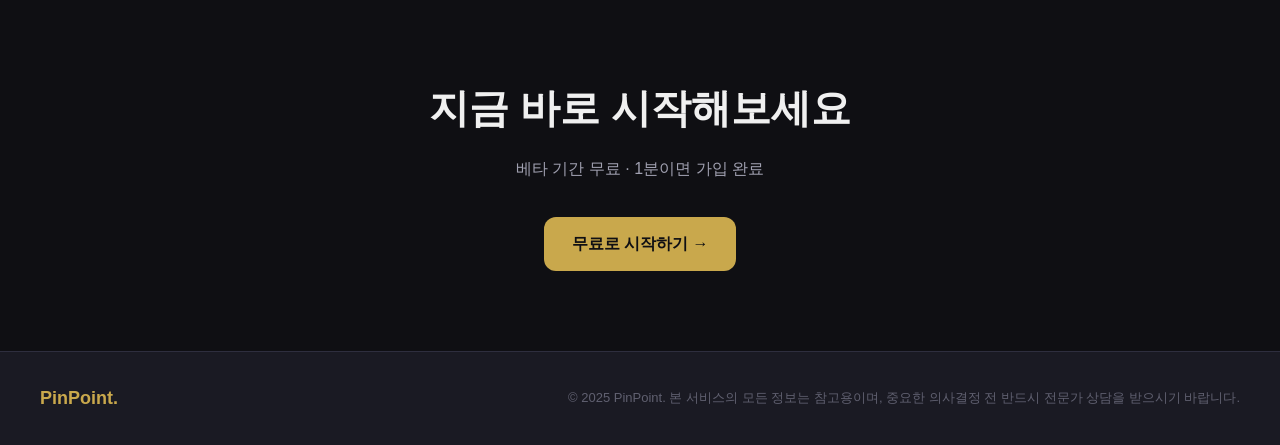
==== commit ad41a11c: "Add files via upload" ====
--- a/index.html
+++ b/index.html
@@ -243,16 +243,16 @@
 <section class="hero">
   <div class="hero-badge">✨ 중소기업 경리 전용 플랫폼</div>
   <h1 class="hero-title">
-    회사의 꽃 경리.<br>
-    <span class="highlight">당신의 가치</span>를 올려드립니다.
+    중소기업 경리를 위한<br>
+    <span class="highlight">스마트 업무 파트너</span>
   </h1>
   <p class="hero-subtitle">
     법무, 세무, 노무, 고용지원금, 기업인증까지<br>
-    경리가 대표에게 어필할 수 있는 모든 정보를 한 곳에서.
+    경리 실무에 필요한 모든 정보를 한 곳에서.
   </p>
   <div class="hero-actions">
     <a href="login.html?tab=signup" class="btn btn-primary btn-lg">무료로 시작하기 →</a>
-    <a href="#features" class="btn btn-ghost btn-lg">서비스 알아보기</a>
+    <a href="login.html?demo=true" class="btn btn-ghost btn-lg">👀 데모 먼저 보기</a>
   </div>
 </section>
 
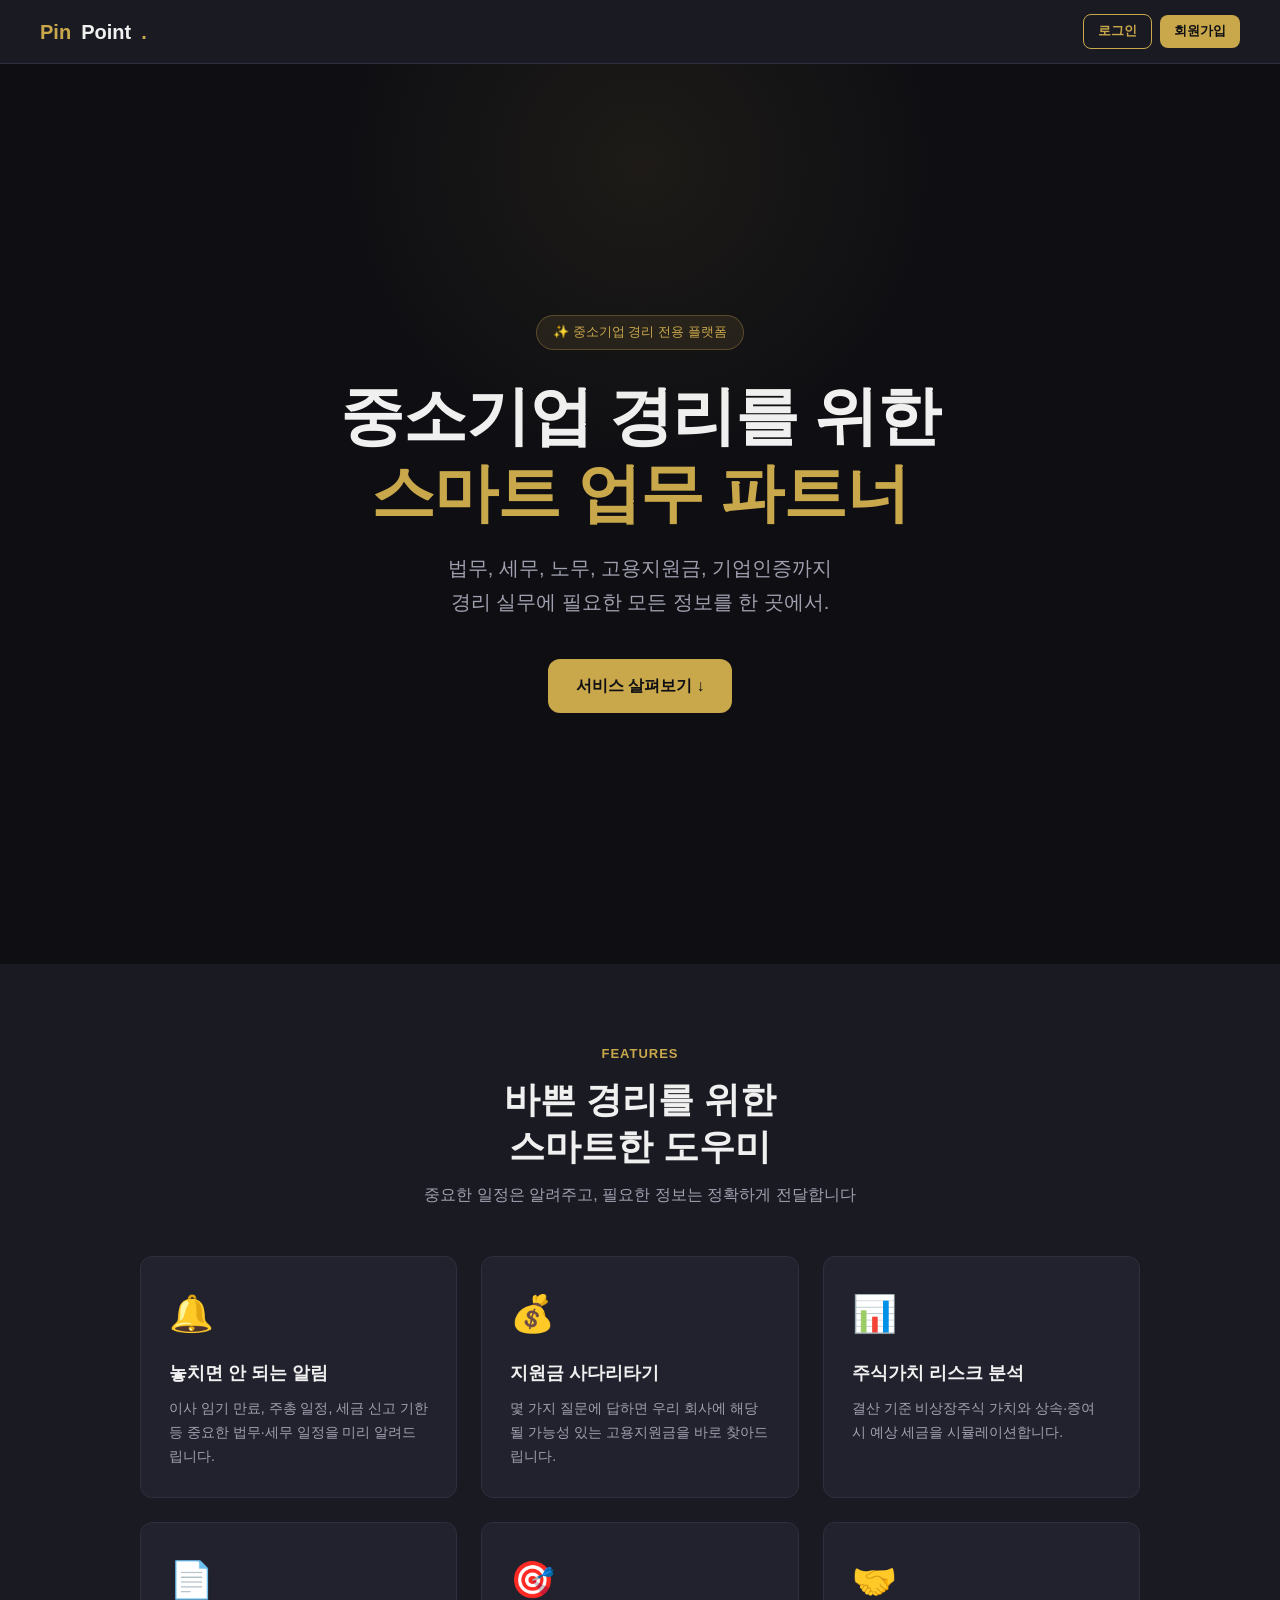
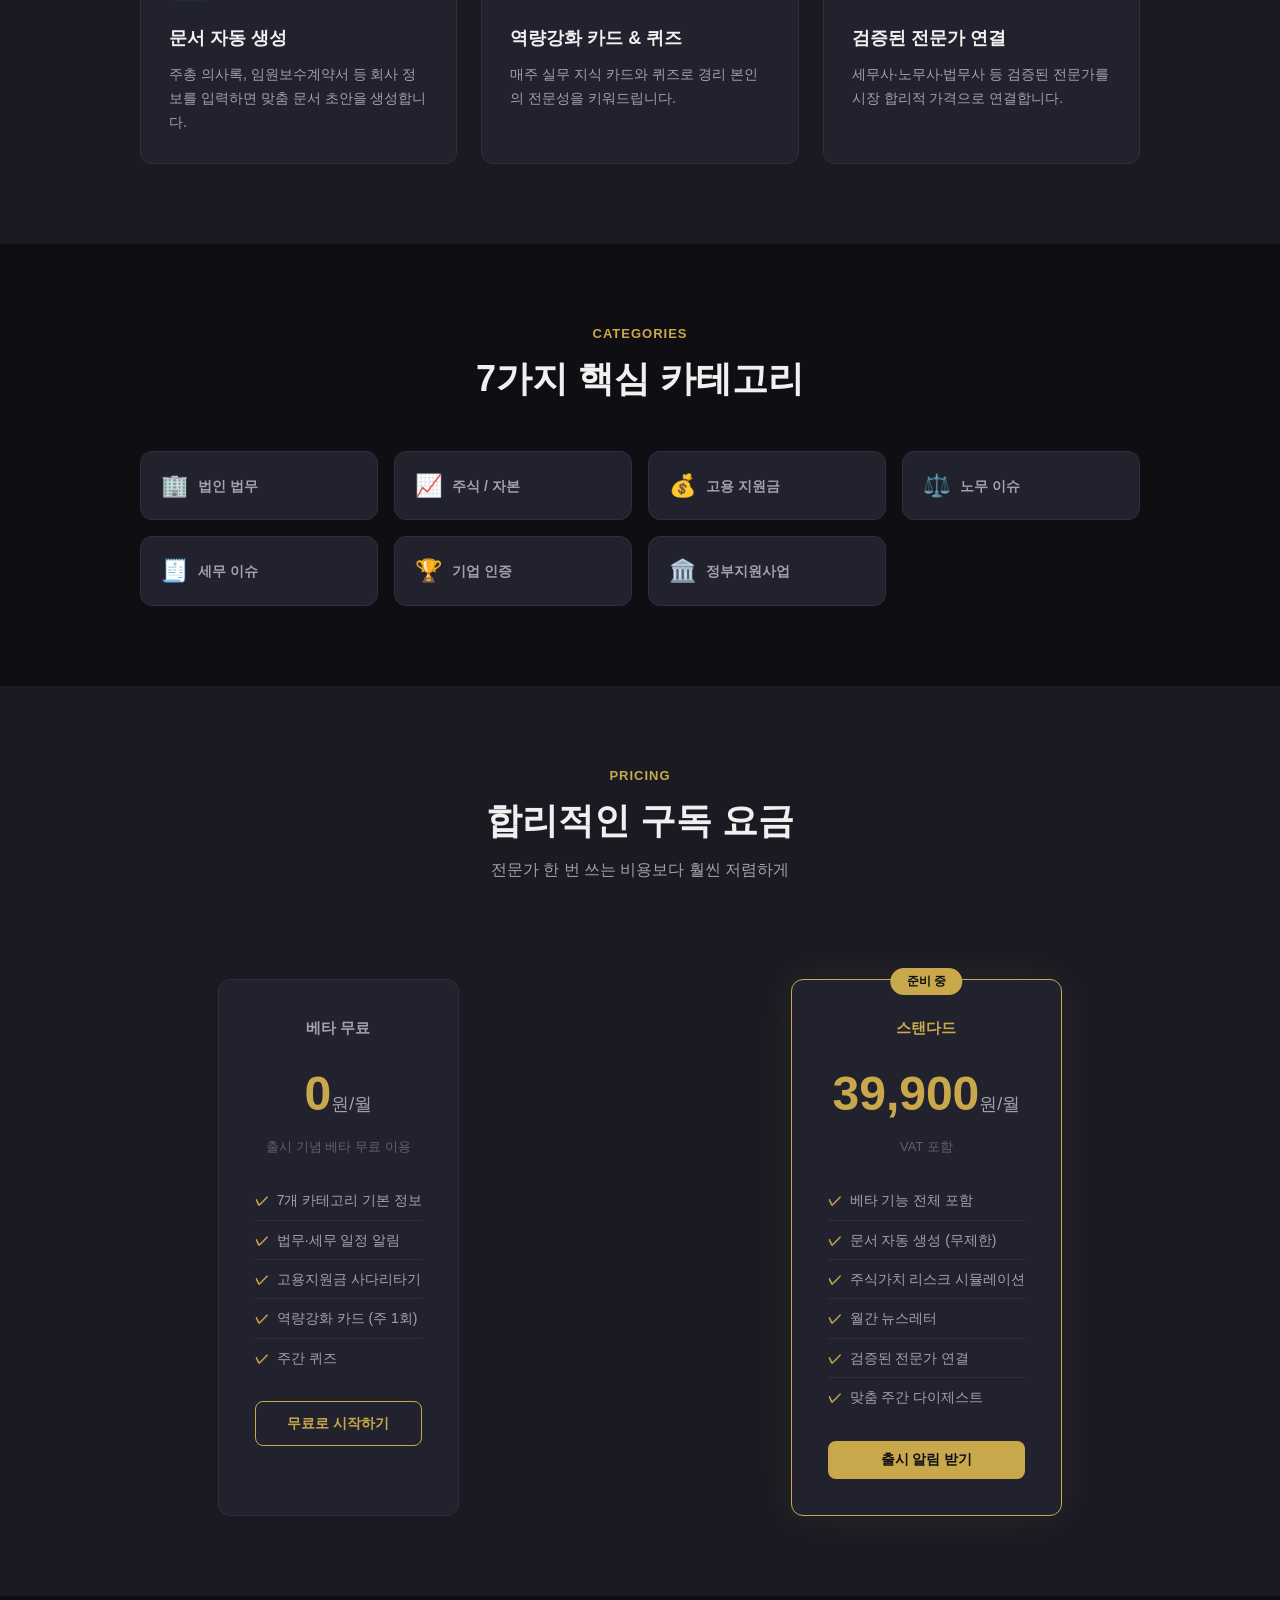
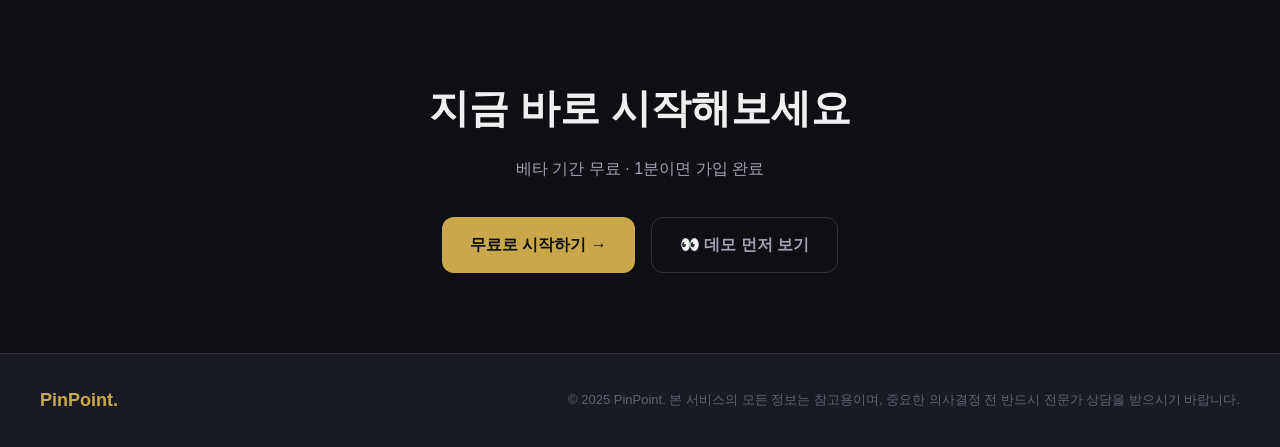
==== commit 139aca5e: "Add files via upload" ====
--- a/index.html
+++ b/index.html
@@ -251,8 +251,7 @@
     경리 실무에 필요한 모든 정보를 한 곳에서.
   </p>
   <div class="hero-actions">
-    <a href="login.html?tab=signup" class="btn btn-primary btn-lg">무료로 시작하기 →</a>
-    <a href="login.html?demo=true" class="btn btn-ghost btn-lg">👀 데모 먼저 보기</a>
+    <a href="#features" class="btn btn-primary btn-lg">서비스 살펴보기 ↓</a>
   </div>
 </section>
 
@@ -358,7 +357,10 @@
   <div class="container">
     <h2 style="font-size:clamp(24px,4vw,40px); font-weight:800; margin-bottom:16px;">지금 바로 시작해보세요</h2>
     <p style="color:var(--text-secondary); font-size:16px; margin-bottom:36px;">베타 기간 무료 · 1분이면 가입 완료</p>
-    <a href="login.html?tab=signup" class="btn btn-primary btn-lg">무료로 시작하기 →</a>
+    <div style="display:flex; gap:16px; justify-content:center; flex-wrap:wrap;">
+      <a href="login.html?tab=signup" class="btn btn-primary btn-lg">무료로 시작하기 →</a>
+      <a href="login.html?demo=true" class="btn btn-ghost btn-lg">👀 데모 먼저 보기</a>
+    </div>
   </div>
 </section>
 
